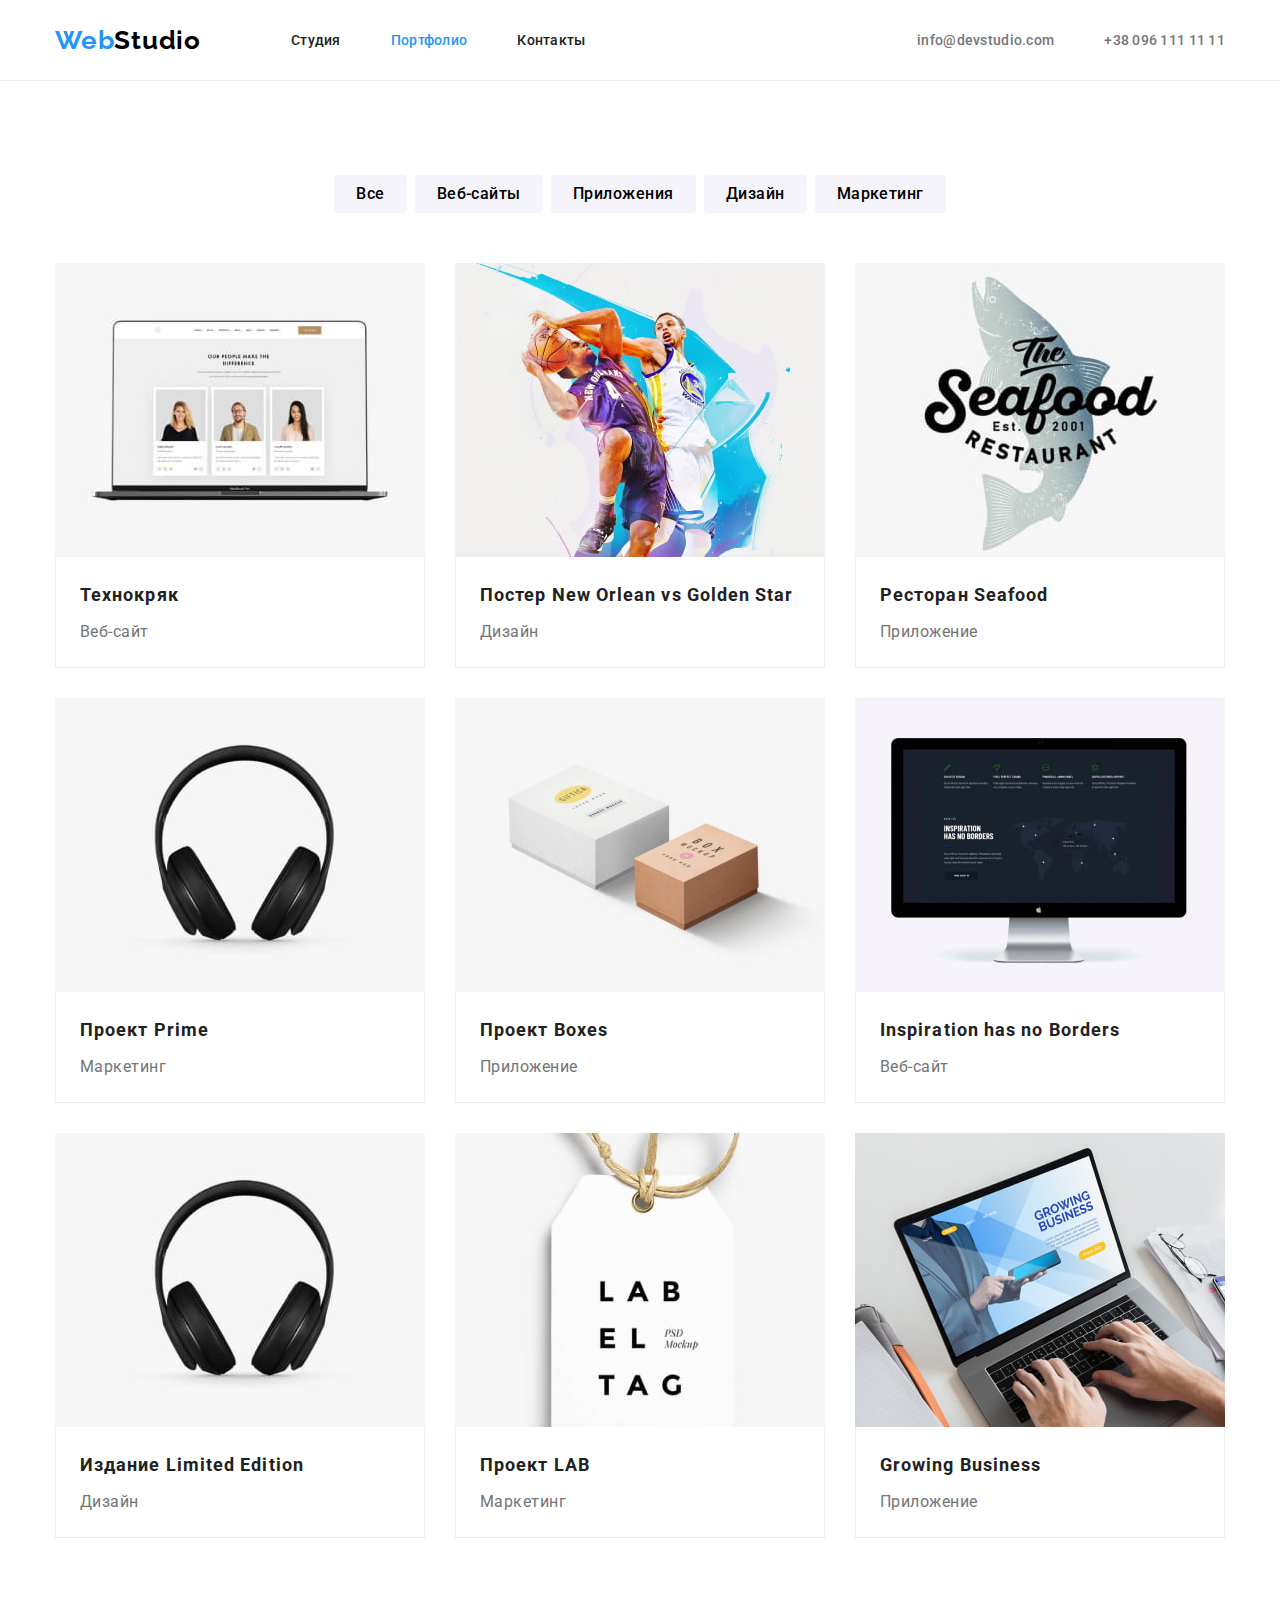
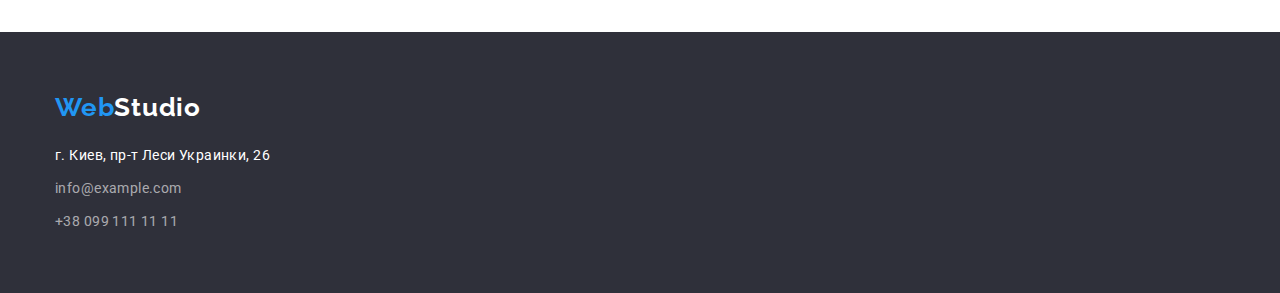
==== portfolio.html @ e2d70dba "Initial commit" ====
<!DOCTYPE html>
<html lang="en">
  <head>
    <meta charset="UTF-8" />
    <meta http-equiv="X-UA-Compatible" content="IE=edge" />
    <meta name="viewport" content="width=device-width, initial-scale=1.0" />
    <title>Portfolio</title>
    <link rel="preconnect" href="https://fonts.googleapis.com" />
    <link rel="preconnect" href="https://fonts.gstatic.com" crossorigin />
    <link
      href="https://fonts.googleapis.com/css2?family=Raleway:wght@700&family=Roboto:wght@400;500;700;900&display=swap"
      rel="stylesheet"
    />
    <link
      rel="stylesheet"
      href="https://cdnjs.cloudflare.com/ajax/libs/modern-normalize/1.1.0/modern-normalize.min.css"
    />
    <link rel="stylesheet" href="./css/styles.css" />
  </head>
  <body>
    <header class="header">
      <div class="container">
        <a class="logo link header-logo" href="./index.html" lang="en"
          >Web<span class="studio">Studio</span>
        </a>
        <nav>
          <ul class="header-list list">
            <li class="item">
              <a class="header-link active link" href="./index.html">Студия</a>
            </li>
            <li class="item">
              <a class="header-link active header-link-curr link" href="./portfolio.html"
                >Портфолио</a
              >
            </li>
            <li class="item"><a class="header-link active link" href="">Контакты</a></li>
          </ul>
        </nav>
        <ul class="header-list list contacts">
          <li class="item">
            <a class="header-mail active link" href="mailto:info@devstudio.com"
              >info@devstudio.com</a
            >
          </li>
          <li class="item">
            <a class="header-phone active link" href="tel:+380961111111">+38 096 111 11 11</a>
          </li>
        </ul>
      </div>
    </header>
    <main>
      <section class="portfolio section">
        <div class="container">
          <h1 class="visually-hidden">Portfolio</h1>
          <ul class="list filter">
            <li class="filter-item"><button class="portfolio-btn" type="button">Все</button></li>
            <li class="filter-item">
              <button class="portfolio-btn" type="button">Веб-сайты</button>
            </li>
            <li class="filter-item">
              <button class="portfolio-btn" type="button">Приложения</button>
            </li>
            <li class="filter-item"><button class="portfolio-btn" type="button">Дизайн</button></li>
            <li class="filter-item">
              <button class="portfolio-btn" type="button">Маркетинг</button>
            </li>
          </ul>
          <ul class="list cards">
            <li class="card-item">
              <a class="link" href="">
                <img
                  class="img-item"
                  src="./images/hw02-main/techno-crack.jpg"
                  alt="Технокряк"
                  width="370"
                />
                <div class="head-descr">
                  <h2 class="portfolio-title">Технокряк</h2>
                  <p class="portfolio-descr">Веб-сайт</p>
                </div>
              </a>
            </li>
            <li class="card-item">
              <a class="link" href="">
                <img
                  class="img-item"
                  src="./images/hw02-main/new-orlean-vs-golden-star.jpg"
                  alt="Постер"
                  width="370"
                />
                <div class="head-descr">
                  <h2 class="portfolio-title">Постер New Orlean vs Golden Star</h2>
                  <p class="portfolio-descr">Дизайн</p>
                </div>
              </a>
            </li>
            <li class="card-item">
              <a class="link" href="">
                <img
                  class="img-item"
                  src="./images/hw02-main/seafood.jpg"
                  alt="Ресторан"
                  width="370"
                />
                <div class="head-descr">
                  <h2 class="portfolio-title">Ресторан Seafood</h2>
                  <p class="portfolio-descr">Приложение</p>
                </div>
              </a>
            </li>
            <li class="card-item">
              <a class="link" href="">
                <img
                  class="img-item"
                  src="./images/hw02-main/prime.jpg"
                  alt="Наушники"
                  width="370"
                />
                <div class="head-descr">
                  <h2 class="portfolio-title">Проект Prime</h2>
                  <p class="portfolio-descr">Маркетинг</p>
                </div>
              </a>
            </li>
            <li class="card-item">
              <a class="link" href="">
                <img
                  class="img-item"
                  src="./images/hw02-main/boxes.jpg"
                  alt="Коробки"
                  width="370"
                />
                <div class="head-descr">
                  <h2 class="portfolio-title">Проект Boxes</h2>
                  <p class="portfolio-descr">Приложение</p>
                </div>
              </a>
            </li>
            <li class="card-item">
              <a class="link" href="">
                <img
                  class="img-item"
                  src="./images/hw02-main/no-border.jpg"
                  alt="Веб-сайт"
                  width="370"
                />
                <div class="head-descr">
                  <h2 class="portfolio-title">Inspiration has no Borders</h2>
                  <p class="portfolio-descr">Веб-сайт</p>
                </div>
              </a>
            </li>
            <li class="card-item">
              <a class="link" href="">
                <img
                  class="img-item"
                  src="./images/hw02-main/prime.jpg"
                  alt="Издание"
                  width="370"
                />
                <div class="head-descr">
                  <h2 class="portfolio-title">Издание Limited Edition</h2>
                  <p class="portfolio-descr">Дизайн</p>
                </div>
              </a>
            </li>
            <li class="card-item">
              <a class="link" href="">
                <img class="img-item" src="./images/hw02-main/lab.jpg" alt="Эмблема" width="370" />
                <div class="head-descr">
                  <h2 class="portfolio-title">Проект LAB</h2>
                  <p class="portfolio-descr">Маркетинг</p>
                </div>
              </a>
            </li>
            <li class="card-item">
              <a class="link" href="">
                <img
                  class="img-item"
                  src="./images/hw02-main/grow-business.jpg"
                  alt="Приложение"
                  width="370"
                />
                <div class="head-descr">
                  <h2 class="portfolio-title">Growing Business</h2>
                  <p class="portfolio-descr">Приложение</p>
                </div>
              </a>
            </li>
          </ul>
        </div>
      </section>
    </main>
    <footer class="footer">
      <div class="container">
        <a class="logo link footer-logo" href="./index.html" lang="en"
          >Web<span class="studio">Studio</span>
        </a>
        <address class="address">
          <p class="address-text">г. Киев, пр-т Леси Украинки, 26</p>
          <a class="footer-mail active link" href="mailto:info@example.com">info@example.com</a>
          <a class="footer-phone active link" href="tel:+380991111111">+38 099 111 11 11</a>
        </address>
      </div>
    </footer>
  </body>
</html>
---- css/styles.css ----
/* Колір основного тексту #212121 */
/* Колір другорядного тексту #757575 */
/* білий  #FFFFFF */
/* background основний(темний)  #2F303A */
:root {
  --primary-text-color: #212121;
  --secondary-text-color: #757575;
  --white: #ffffff;
  --primary-backgr-cl: #2f303a;
  --accent-cl: #2196f3;
  --black: #000000;
  --transp-white: rgba(255, 255, 255, 0.6);
  --border: #ececec;
  --secondary-backgr-cl: #f5f4fa;
  --main-btn-hover: #188ce8;
  --border-portfolio: #eeeeee;

  --main-font: 'Roboto', sans-serif;
  --secondaty-font: 'Raleway', sans-serif;
}
body {
  font-family: var(--main-font);
  color: var(--primary-text-color);
}
img {
  display: block;
}

.container {
  width: 1200px;
  padding-left: 15px;
  padding-right: 15px;
  margin-left: auto;
  margin-right: auto;
}
/* reset styles */
.link {
  text-decoration: none;
  color: currentColor;
}
.list {
  list-style: none;
  padding: 0;
  margin: 0;
}
/* header section */
.header {
  border-bottom: 1px solid var(--border);
}

.header-list {
  display: flex;
}
.contacts {
  margin-left: auto;
}
.header-list .item:not(:last-child) {
  margin-right: 50px;
}

.header-logo {
  margin-right: 90px;
  margin-top: 24px;
  margin-bottom: 24px;
}
.logo {
  font-family: var(--secondaty-font);
  font-weight: 700;
  font-size: 26px;
  line-height: calc(31 / 26);
  letter-spacing: 0.03em;
  color: var(--accent-cl);
}
.studio {
  color: var(--black);
}
.header .container {
  display: flex;
  align-items: center;
}

.header-link,
.header-mail,
.header-phone {
  font-weight: 500;
  font-size: 14px;
  line-height: calc(16 / 14);
  letter-spacing: 0.02em;
  color: var(--primary-text-color);
}
.active:hover,
.active:focus,
.header-link-curr {
  color: var(--accent-cl);
}
.header-mail,
.header-phone {
  color: var(--secondary-text-color); /*Специфікація*/
}
.header-link {
  display: block;
  padding-top: 32px;
  padding-bottom: 32px;
}

/* main section */
/* hero section */
.section {
  padding-top: 94px;
  padding-bottom: 94px;
}
.hero {
  text-align: center;
  padding-top: 200px;
  padding-bottom: 200px;

  background-color: var(--primary-backgr-cl);
}

.main-title {
  max-width: 696px;
  height: 120px;
  margin: 0;
  margin-left: auto;
  margin-right: auto;
  margin-bottom: 30px;

  font-weight: 900;
  font-size: 44px;
  line-height: calc(60 / 44);
  letter-spacing: 0.06em;
  text-transform: uppercase;
  color: var(--white);
}
.main-btn {
  border: none;
  border-radius: 4px;

  padding-top: 10px;
  padding-right: 32px;
  padding-bottom: 10px;
  padding-left: 32px;

  font-family: inherit;
  font-weight: 700;
  font-size: 16px;
  line-height: calc(30 / 16);
  letter-spacing: 0.06em;
  color: var(--white);
  background-color: var(--accent-cl);
  cursor: pointer;
}
.main-btn:hover,
.main-btn:focus {
  background-color: var(--main-btn-hover);
}
/* specifisity section */
.main-list {
  display: flex;
}
.list-item {
  width: 270px;
}
.main-list .list-item:not(:last-child) {
  margin-right: 30px;
}
.list-title {
  /*h3 - Bold за замовч.*/

  margin: 0;
  margin-bottom: 10px;

  font-size: 14px;
  line-height: calc(16 / 14);
  letter-spacing: 0.03em;
  text-transform: uppercase;
}
.list-text {
  margin: 0;
}
.list-text,
.address-text,
.footer-mail,
.footer-phone {
  font-size: 14px;
  line-height: calc(24 / 14);
  letter-spacing: 0.03em;
  color: var(--secondary-text-color);
}
/* To-do section */
.to-do {
  padding-top: 0;
}

.to-do-img:not(:last-child) {
  margin-right: 30px;
}
.to-do-title,
.team-title {
  margin: 0;
  margin-bottom: 50px;
  text-align: center;

  font-size: 36px;
  line-height: calc(42 / 36);
  text-align: center;
  letter-spacing: 0.03em;
}
/* Team section */
.main-list .team-item:not(:last-child) {
  margin-right: 30px;
}
.team-img {
  margin-bottom: 20px;
}
.team-person {
  margin: 0;
  margin-bottom: 10px;
}
.position {
  margin: 0;
  margin-bottom: 20px;
}
.team-info {
  padding: 10px;
}
.team-item {
  border-radius: 0px 0px 4px 4px;

  background-color: var(--white);
}

.team {
  background-color: var(--secondary-backgr-cl);
}
.team-person {
  font-weight: 500;
  font-size: 16px;
  line-height: calc(19 / 16);
  text-align: center;
  letter-spacing: 0.03em;
}
.position {
  font-size: 16px;
  line-height: calc(19 / 16);
  text-align: center;
  letter-spacing: 0.03em;
  color: var(--secondary-text-color);
}
/* footer section */
.footer-logo {
  margin-bottom: 20px;
}

.address-text {
  margin: 0;
  margin-bottom: 9px;
}
.footer {
  background-color: var(--primary-backgr-cl);
}
.footer .container {
  padding-bottom: 60px;
  padding-top: 60px;
}
.address {
  display: flex;
  flex-direction: column;
  margin-top: 20px;
  font-style: normal;
}
.footer-mail {
  margin-bottom: 9px;
}
.address-text,
.footer .studio {
  color: var(--white);
}
.footer-mail,
.footer-phone {
  color: rgba(255, 255, 255, 0.6);
}
/* PORTFOLIO PAGE */
.visually-hidden {
  position: absolute;
  width: 1px;
  height: 1px;
  margin: -1px;
  border: 0;
  padding: 0;

  white-space: nowrap;
  clip-path: inset(100%);
  clip: rect(0 0 0 0);
  overflow: hidden;
}
.filter {
  display: flex;
  justify-content: center;
  margin-bottom: 50px;
}
.cards {
  display: flex;
  flex-wrap: wrap;
  margin-top: -30px;
  margin-left: -30px;
}
.cards > .card-item {
  flex-basis: calc(100% / 3 - 30px);
  margin-top: 30px;
  margin-left: 30px;
}

.head-descr {
  padding-top: 20px;
  padding-bottom: 20px;
  padding-left: 24px;
  padding-right: 24px;
  border: 1px solid var(--border-portfolio);
  border-top: none;
}
.portfolio-title {
  margin: 0;
  margin-bottom: 4px;

  font-size: 18px;
  line-height: calc(36 / 18);
  letter-spacing: 0.06em;
}
.portfolio-descr {
  margin: 0;

  font-size: 16px;
  line-height: calc(30 / 16);
  letter-spacing: 0.03em;
  color: var(--secondary-text-color);
}
.filter .filter-item:not(:last-child) {
  margin-right: 8px;
}
.portfolio-btn {
  border: none;
  border-radius: 4px;
  padding-top: 6px;
  padding-right: 22px;
  padding-bottom: 6px;
  padding-left: 22px;

  font-family: inherit;
  font-weight: 500;
  font-size: 16px;
  line-height: calc(26 / 16);
  text-align: center;
  letter-spacing: 0.03em;
  background-color: var(--secondary-backgr-cl);
  cursor: pointer;
}
.portfolio-btn:hover,
.portfolio-btn:focus {
  color: var(--white);
  background-color: var(--accent-cl);
}
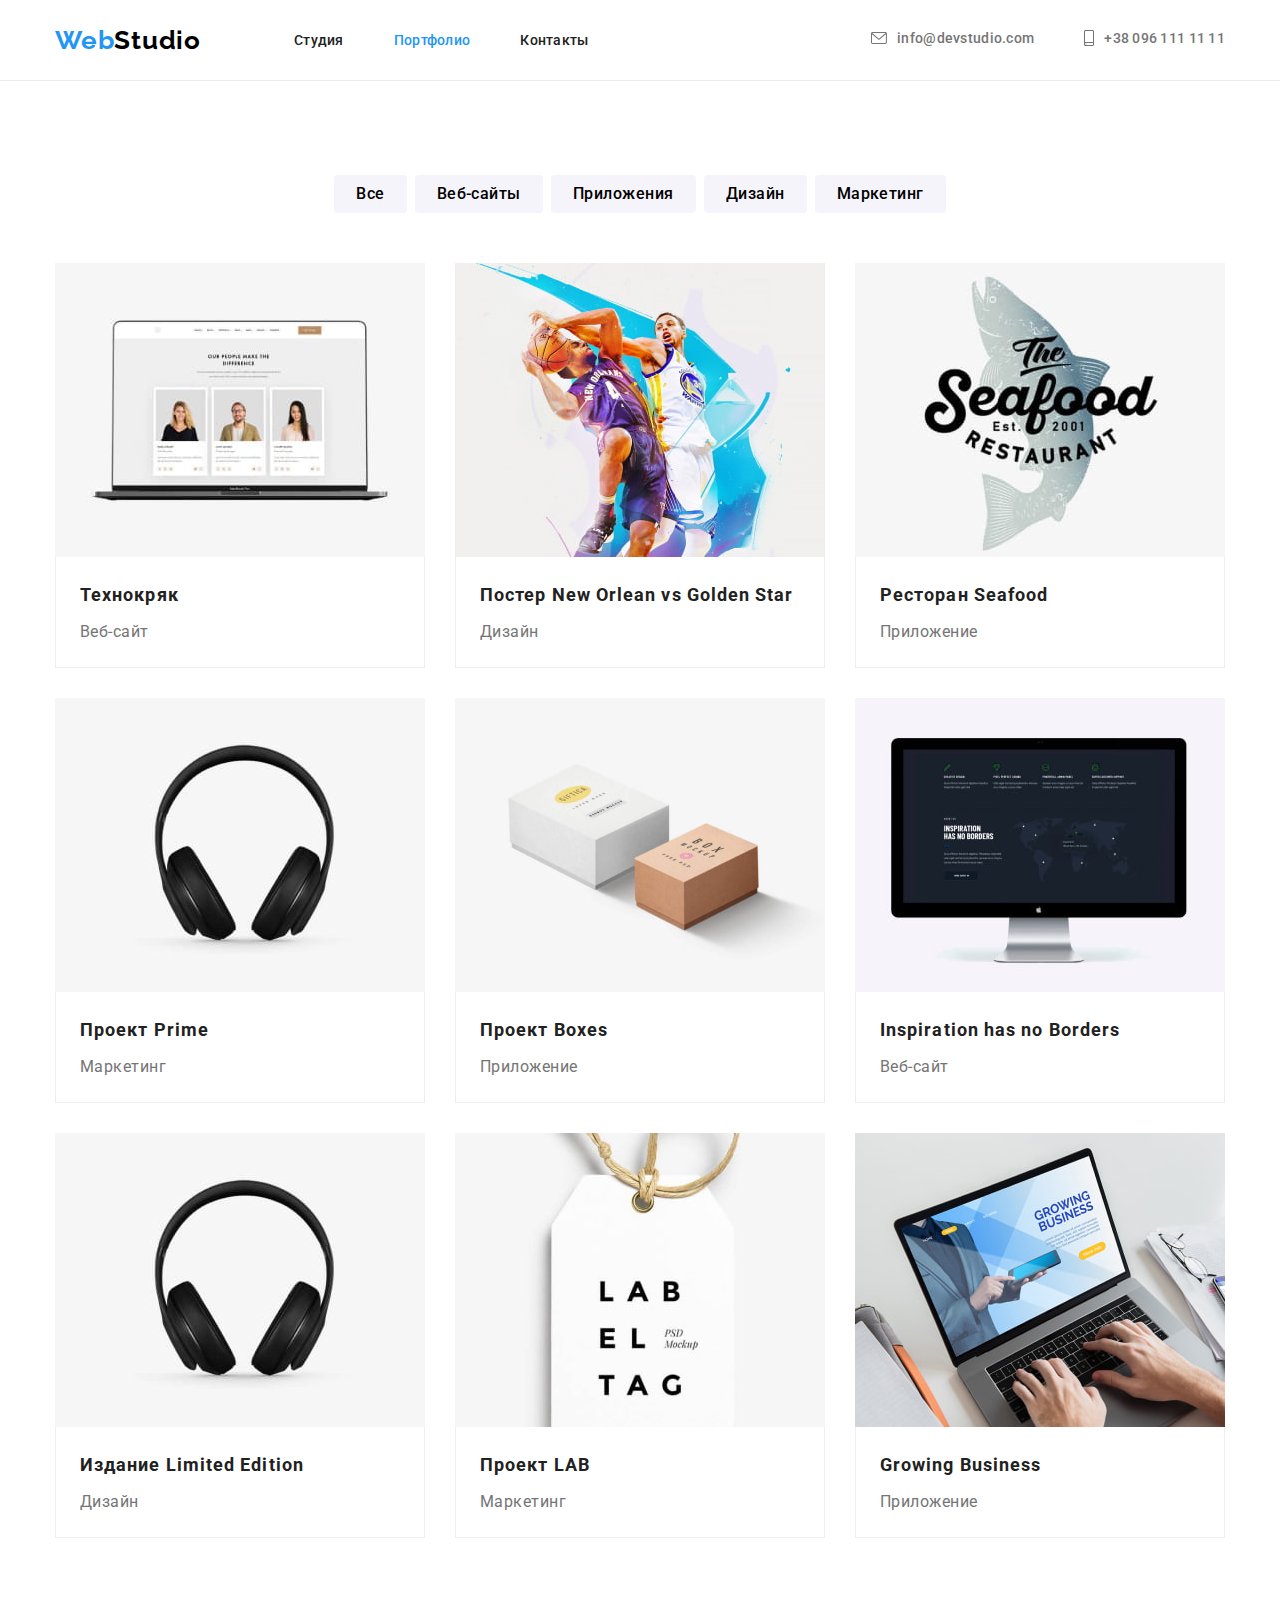
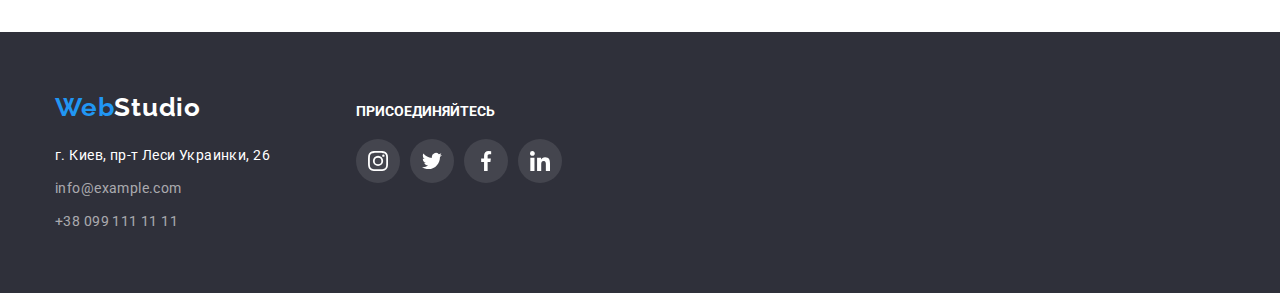
==== commit f15e90b5: "init" ====
--- a/portfolio.html
+++ b/portfolio.html
@@ -38,12 +38,20 @@
         </nav>
         <ul class="header-list list contacts">
           <li class="item">
-            <a class="header-mail active link" href="mailto:info@devstudio.com"
-              >info@devstudio.com</a
+            <a class="header-mail active link" href="mailto:info@devstudio.com">
+              <svg class="header-icon" width="16" height="12">
+                <use href="./images/hw04/icon.svg#icon-envelope"></use>
+              </svg>
+              info@devstudio.com</a
             >
           </li>
           <li class="item">
-            <a class="header-phone active link" href="tel:+380961111111">+38 096 111 11 11</a>
+            <a class="header-phone active link" href="tel:+380961111111">
+              <svg class="header-icon" width="10" height="16">
+                <use href="./images/hw04/icon.svg#icon-smartph"></use>
+              </svg>
+              +38 096 111 11 11</a
+            >
           </li>
         </ul>
       </div>
@@ -193,14 +201,49 @@
     </main>
     <footer class="footer">
       <div class="container">
-        <a class="logo link footer-logo" href="./index.html" lang="en"
-          >Web<span class="studio">Studio</span>
-        </a>
-        <address class="address">
-          <p class="address-text">г. Киев, пр-т Леси Украинки, 26</p>
-          <a class="footer-mail active link" href="mailto:info@example.com">info@example.com</a>
-          <a class="footer-phone active link" href="tel:+380991111111">+38 099 111 11 11</a>
-        </address>
+        <div>
+          <a class="logo link footer-logo" href="./index.html" lang="en"
+            >Web<span class="studio">Studio</span>
+          </a>
+          <address class="address">
+            <p class="address-text">г. Киев, пр-т Леси Украинки, 26</p>
+            <a class="footer-mail active link" href="mailto:info@example.com">info@example.com</a>
+            <a class="footer-phone active link" href="tel:+380991111111">+38 099 111 11 11</a>
+          </address>
+        </div>
+        <div class="join">
+          <h2 class="join-title">Присоединяйтесь</h2>
+          <ul class="join-list list">
+            <li class="social-item">
+              <a class="social join-bg" href="">
+                <svg class="social-icon join-col">
+                  <use href="./images/hw04/icon.svg#icon-inst"></use>
+                </svg>
+              </a>
+            </li>
+            <li class="social-item">
+              <a class="social join-bg" href="">
+                <svg class="social-icon join-col">
+                  <use href="./images/hw04/icon.svg#icon-twit"></use>
+                </svg>
+              </a>
+            </li>
+            <li class="social-item">
+              <a class="social join-bg" href="">
+                <svg class="social-icon join-col">
+                  <use href="./images/hw04/icon.svg#icon-fb"></use>
+                </svg>
+              </a>
+            </li>
+            <li class="social-item">
+              <a class="social join-bg" href="">
+                <svg class="social-icon join-col">
+                  <use href="./images/hw04/icon.svg#icon-linkedin"></use>
+                </svg>
+              </a>
+            </li>
+          </ul>
+        </div>
       </div>
     </footer>
   </body>
--- a/css/styles.css
+++ b/css/styles.css
@@ -14,6 +14,8 @@
   --secondary-backgr-cl: #f5f4fa;
   --main-btn-hover: #188ce8;
   --border-portfolio: #eeeeee;
+  --client-color: #afb1b8;
+  --social-f-col: rgba(255, 255, 255, 0.1);
 
   --main-font: 'Roboto', sans-serif;
   --secondaty-font: 'Raleway', sans-serif;
@@ -59,9 +61,7 @@
 }
 
 .header-logo {
-  margin-right: 90px;
-  margin-top: 24px;
-  margin-bottom: 24px;
+  margin-right: 93px;
 }
 .logo {
   font-family: var(--secondaty-font);
@@ -96,25 +96,39 @@
 .header-mail,
 .header-phone {
   color: var(--secondary-text-color); /*Специфікація*/
+
+  display: inline-flex; /*SVG*/
+  align-items: center; /*SVG*/
 }
 .header-link {
   display: block;
   padding-top: 32px;
   padding-bottom: 32px;
 }
+/* SVG */
+.header-icon {
+  margin-right: 10px;
+  fill: currentColor;
+}
 
 /* main section */
 /* hero section */
+
 .section {
   padding-top: 94px;
   padding-bottom: 94px;
 }
 .hero {
+  max-width: 1600px;
+  height: 600px;
   text-align: center;
   padding-top: 200px;
   padding-bottom: 200px;
-
-  background-color: var(--primary-backgr-cl);
+  margin-left: auto;
+  margin-right: auto;
+
+  background-image: linear-gradient(to right, rgba(47, 48, 58, 0.4), rgba(47, 48, 58, 0.4)),
+    url(../images/hw04/hero.jpg);
 }
 
 .main-title {
@@ -154,6 +168,7 @@
 .main-btn:focus {
   background-color: var(--main-btn-hover);
 }
+
 /* specifisity section */
 .main-list {
   display: flex;
@@ -187,6 +202,21 @@
   letter-spacing: 0.03em;
   color: var(--secondary-text-color);
 }
+/*SVG*/
+.space {
+  display: flex;
+  justify-content: center;
+  align-items: center;
+  width: 270px;
+  height: 120px;
+  background-color: var(--secondary-backgr-cl);
+  border-radius: 4px;
+  margin-bottom: 30px;
+}
+.specificity-icon {
+  width: 70px;
+  height: 70px;
+}
 /* To-do section */
 .to-do {
   padding-top: 0;
@@ -196,7 +226,8 @@
   margin-right: 30px;
 }
 .to-do-title,
-.team-title {
+.team-title,
+.clients-title {
   margin: 0;
   margin-bottom: 50px;
   text-align: center;
@@ -210,24 +241,22 @@
 .main-list .team-item:not(:last-child) {
   margin-right: 30px;
 }
-.team-img {
-  margin-bottom: 20px;
-}
+
 .team-person {
   margin: 0;
   margin-bottom: 10px;
 }
 .position {
   margin: 0;
-  margin-bottom: 20px;
 }
 .team-info {
-  padding: 10px;
+  padding: 30px 10px;
 }
 .team-item {
   border-radius: 0px 0px 4px 4px;
-
   background-color: var(--white);
+  box-shadow: 0px 1px 3px rgba(0, 0, 0, 0.12), 0px 1px 1px rgba(0, 0, 0, 0.14),
+    0px 2px 1px rgba(0, 0, 0, 0.2);
 }
 
 .team {
@@ -246,7 +275,72 @@
   text-align: center;
   letter-spacing: 0.03em;
   color: var(--secondary-text-color);
-}
+  margin-bottom: 16px;
+}
+/*SVG*/
+.team-social {
+  width: 206px;
+
+  display: flex;
+  margin-left: auto;
+  margin-right: auto;
+  gap: 10px;
+}
+
+.social-icon {
+  width: 20px;
+  height: 20px;
+  fill: var(--secondary-text-color);
+}
+.social {
+  display: inline-flex;
+  justify-content: center;
+  align-items: center;
+
+  width: 44px;
+  height: 44px;
+  border-radius: 50%;
+}
+.social:hover,
+.social:focus {
+  background-color: var(--accent-cl);
+}
+.social:hover .social-icon {
+  fill: var(--white);
+}
+/*Clients section*/
+.clients-list {
+  display: flex;
+  gap: 30px;
+}
+.client-item {
+  display: flex;
+  justify-content: center;
+  align-items: center;
+
+  width: 170px;
+  height: 92px;
+}
+
+.client-link {
+  display: block;
+  padding: 16px 32px;
+  border: 1px solid var(--client-color);
+  border-radius: 4px;
+  color: var(--client-color);
+}
+.client-link:hover,
+.client-link:focus {
+  border-color: var(--accent-cl);
+  color: var(--accent-cl);
+}
+.client-icon {
+  display: block;
+  fill: currentColor;
+  width: 106px;
+  height: 60px;
+}
+
 /* footer section */
 .footer-logo {
   margin-bottom: 20px;
@@ -257,17 +351,16 @@
   margin-bottom: 9px;
 }
 .footer {
-  background-color: var(--primary-backgr-cl);
-}
-.footer .container {
   padding-bottom: 60px;
   padding-top: 60px;
+  background-color: var(--primary-backgr-cl);
 }
 .address {
   display: flex;
   flex-direction: column;
   margin-top: 20px;
   font-style: normal;
+  width: 231px;
 }
 .footer-mail {
   margin-bottom: 9px;
@@ -279,6 +372,32 @@
 .footer-mail,
 .footer-phone {
   color: rgba(255, 255, 255, 0.6);
+}
+.footer .container {
+  display: flex;
+  align-items: baseline;
+}
+.join {
+  margin-left: 70px;
+}
+.join-title {
+  margin: 0;
+  font-family: var(--main-font), sans-serif;
+  font-size: 14px;
+  line-height: calc(16 / 14);
+  text-transform: uppercase;
+  color: var(--white);
+  margin-bottom: 20px;
+}
+.join-list {
+  display: flex;
+  gap: 10px;
+}
+.join-bg {
+  background-color: var(--social-f-col);
+}
+.join-col {
+  fill: var(--white);
 }
 /* PORTFOLIO PAGE */
 .visually-hidden {
@@ -310,7 +429,10 @@
   margin-top: 30px;
   margin-left: 30px;
 }
-
+.card-item:hover {
+  box-shadow: 0px 1px 1px rgba(0, 0, 0, 0.12), 0px 4px 4px rgba(0, 0, 0, 0.06),
+    1px 4px 6px rgba(0, 0, 0, 0.16);
+}
 .head-descr {
   padding-top: 20px;
   padding-bottom: 20px;
@@ -359,4 +481,6 @@
 .portfolio-btn:focus {
   color: var(--white);
   background-color: var(--accent-cl);
-}
+  box-shadow: 0px 3px 1px rgba(0, 0, 0, 0.1), 0px 1px 2px rgba(0, 0, 0, 0.08),
+    0px 2px 2px rgba(0, 0, 0, 0.12);
+}
